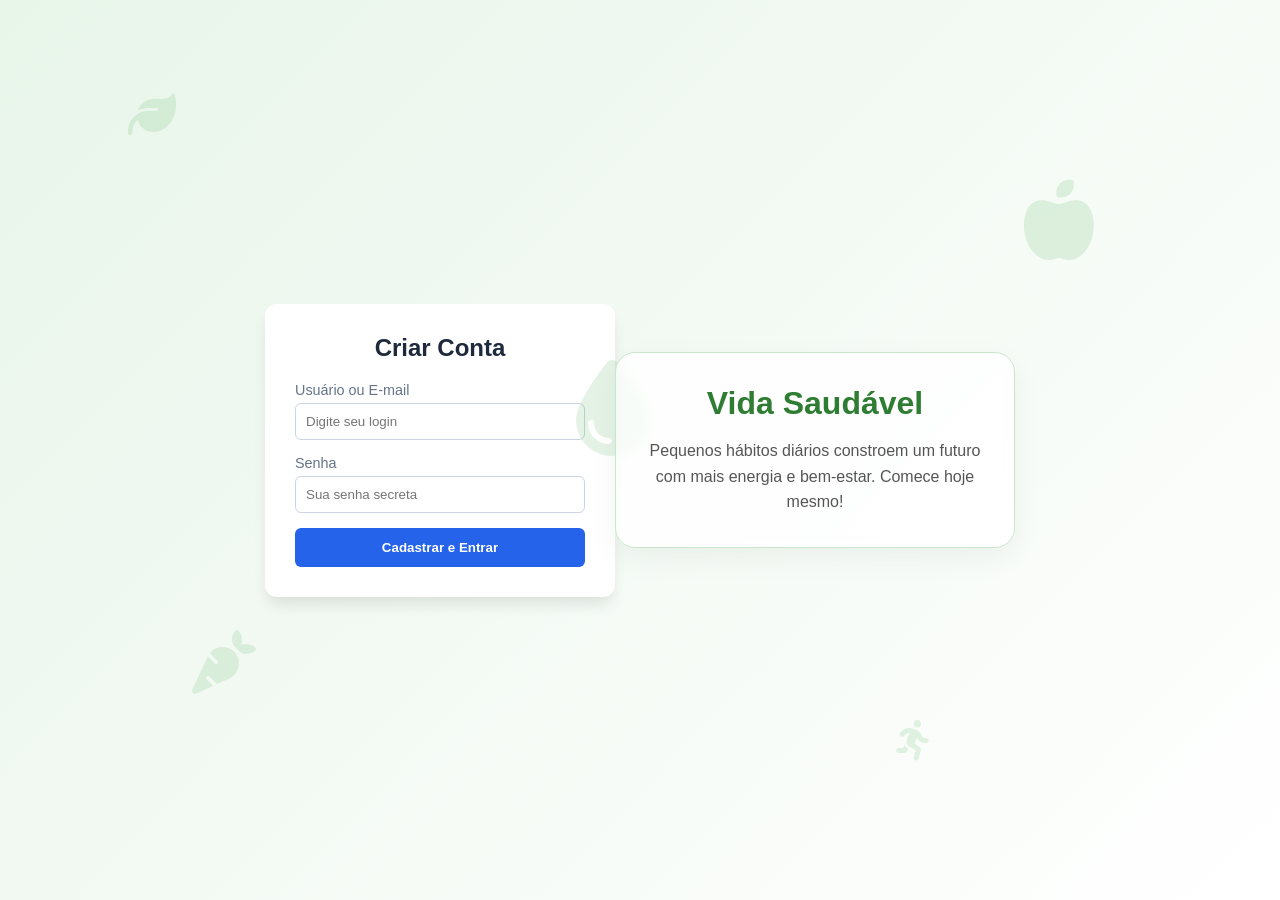
==== index.html @ 3924b47f "Update index.html" ====
<!DOCTYPE html>
<html lang="pt-br">
<head>
    <meta charset="UTF-8">
    <meta name="viewport" content="width=device-width, initial-scale=1.0">
    <title>Cadastro - Sistema de Livros</title>
    <style>
        :root {
            --primary: #2563eb;
            --success: #16a34a;
            --bg: #f8fafc;
        }

        body {
            font-family: 'Segoe UI', Tahoma, Geneva, Verdana, sans-serif;
            background-color: var(--bg);
            display: flex;
            justify-content: center;
            align-items: center;
            height: 100vh;
            margin: 0;
        }

        .card {
            background: white;
            padding: 30px;
            border-radius: 12px;
            box-shadow: 0 10px 15px -3px rgba(0, 0, 0, 0.1);
            width: 100%;
            max-width: 350px;
        }

        h2 { text-align: center; color: #1e293b; margin-bottom: 20px; }

        .input-group { margin-bottom: 15px; }

        label { display: block; margin-bottom: 5px; font-size: 0.9rem; color: #64748b; }

        input {
            width: 100%;
            padding: 10px;
            border: 1px solid #cbd5e1;
            border-radius: 6px;
            box-sizing: border-box;
        }

        button {
            width: 100%;
            padding: 12px;
            background-color: var(--primary);
            color: white;
            border: none;
            border-radius: 6px;
            cursor: pointer;
            font-weight: bold;
            transition: 0.2s;
        }

        button:hover { background-color: #1d4ed8; }

        #mensagem {
            display: none;
            text-align: center;
            margin-top: 15px;
            color: var(--success);
            font-size: 0.85rem;
        }
    </style>
</head>
<body>

<div class="card">
    <h2>Criar Conta</h2>
    <form id="registroForm">
        <div class="input-group">
            <label>Usuário ou E-mail</label>
            <input type="text" id="user" required placeholder="Digite seu login">
        </div>
        <div class="input-group">
            <label>Senha</label>
            <input type="password" id="pass" required placeholder="Sua senha secreta">
        </div>
        <button type="submit" id="btnEntrar">Cadastrar e Entrar</button>
    </form>
    <p id="mensagem">Cadastro realizado! Redirecionando...</p>
</div>

<script>
    const form = document.getElementById('registroForm');
    const msg = document.getElementById('mensagem');
    const btn = document.getElementById('btnEntrar');

    form.addEventListener('submit', function(e) {
        e.preventDefault(); // Impede o recarregamento imediato

        // Captura os dados
        const usuario = document.getElementById('user').value;
        const senha = document.getElementById('pass').value;
        const idUsuario = Math.floor(Math.random() * 5000) + 1; // Gera ID aleatório

        // Cria o objeto do cliente
        const novoCliente = {
            id: idUsuario,
            login: usuario,
            senha: senha
        };

        // Salva no LocalStorage (memória do navegador)
        let lista = JSON.parse(localStorage.getItem('clientes')) || [];
        lista.push(novoCliente);
        localStorage.setItem('clientes', JSON.stringify(lista));

        // Feedback visual
        btn.innerText = "Processando...";
        btn.style.opacity = "0.7";
        msg.style.display = "block";

        // Redireciona após 1.5 segundos
        setTimeout(() => {
            window.location.href = "livros20.html";
        }, 1500);
    });
</script>

</body>
</html>


<!DOCTYPE html>
<html lang="pt-br">
<head>
    <meta charset="UTF-8">
    <meta name="viewport" content="width=device-width, initial-scale=1.0">
    <title>Plano de Fundo Saudável</title>
    <link rel="stylesheet" href="https://cdnjs.cloudflare.com/ajax/libs/font-awesome/6.4.0/css/all.min.css">
    <style>
        * {
            margin: 0;
            padding: 0;
            box-sizing: border-box;
        }

        body {
            font-family: 'Segoe UI', Tahoma, Geneva, Verdana, sans-serif;
            /* Gradiente suave que remete à natureza e saúde */
            background: linear-gradient(135deg, #e8f5e9 0%, #ffffff 100%);
            height: 100vh;
            overflow: hidden;
            display: flex;
            align-items: center;
            justify-content: center;
            position: relative;
        }

        /* Elementos flutuantes de fundo */
        .background-icons {
            position: absolute;
            width: 100%;
            height: 100%;
            top: 0;
            left: 0;
            z-index: 0;
            pointer-events: none;
        }

        .icon {
            position: absolute;
            color: rgba(76, 175, 80, 0.15); /* Verde translúcido */
            animation: float 15s infinite linear;
        }

        /* Posicionamento aleatório dos ícones */
        .icon:nth-child(1) { top: 10%; left: 10%; font-size: 3rem; }
        .icon:nth-child(2) { top: 20%; left: 80%; font-size: 5rem; animation-duration: 20s; }
        .icon:nth-child(3) { top: 70%; left: 15%; font-size: 4rem; animation-duration: 18s; }
        .icon:nth-child(4) { top: 80%; left: 70%; font-size: 2.5rem; animation-duration: 25s; }
        .icon:nth-child(5) { top: 40%; left: 45%; font-size: 6rem; animation-duration: 30s; }

        @keyframes float {
            0% { transform: translateY(0) rotate(0deg); }
            50% { transform: translateY(-20px) rotate(10deg); }
            100% { transform: translateY(0) rotate(0deg); }
        }

        /* Cartão de conteúdo central */
        .content {
            position: relative;
            z-index: 1;
            background: rgba(300, 255, 255, 0.8);
            padding: 2rem;
            border-radius: 20px;
            box-shadow: 0 10px 30px rgba(0,0,0,0.05);
            text-align: center;
            backdrop-filter: blur(5px);
            border: 1px solid #c8e6c9;
            max-width: 400px;
        }

        h1 {
            color: #2e7d32;
            margin-bottom: 1rem;
        }

        p {
            color: #555;
            line-height: 1.6;
        }
    </style>
</head>
<body>

    <div class="background-icons">
        <i class="fas fa-leaf icon"></i>
        <i class="fas fa-apple-whole icon"></i>
        <i class="fas fa-carrot icon"></i>
        <i class="fas fa-person-running icon"></i>
        <i class="fas fa-droplet icon"></i>
    </div>

    <div class="content">
        <h1>Vida Saudável</h1>
        <p>Pequenos hábitos diários constroem um futuro com mais energia e bem-estar. Comece hoje mesmo!</p>
    </div>

</body>
</html>
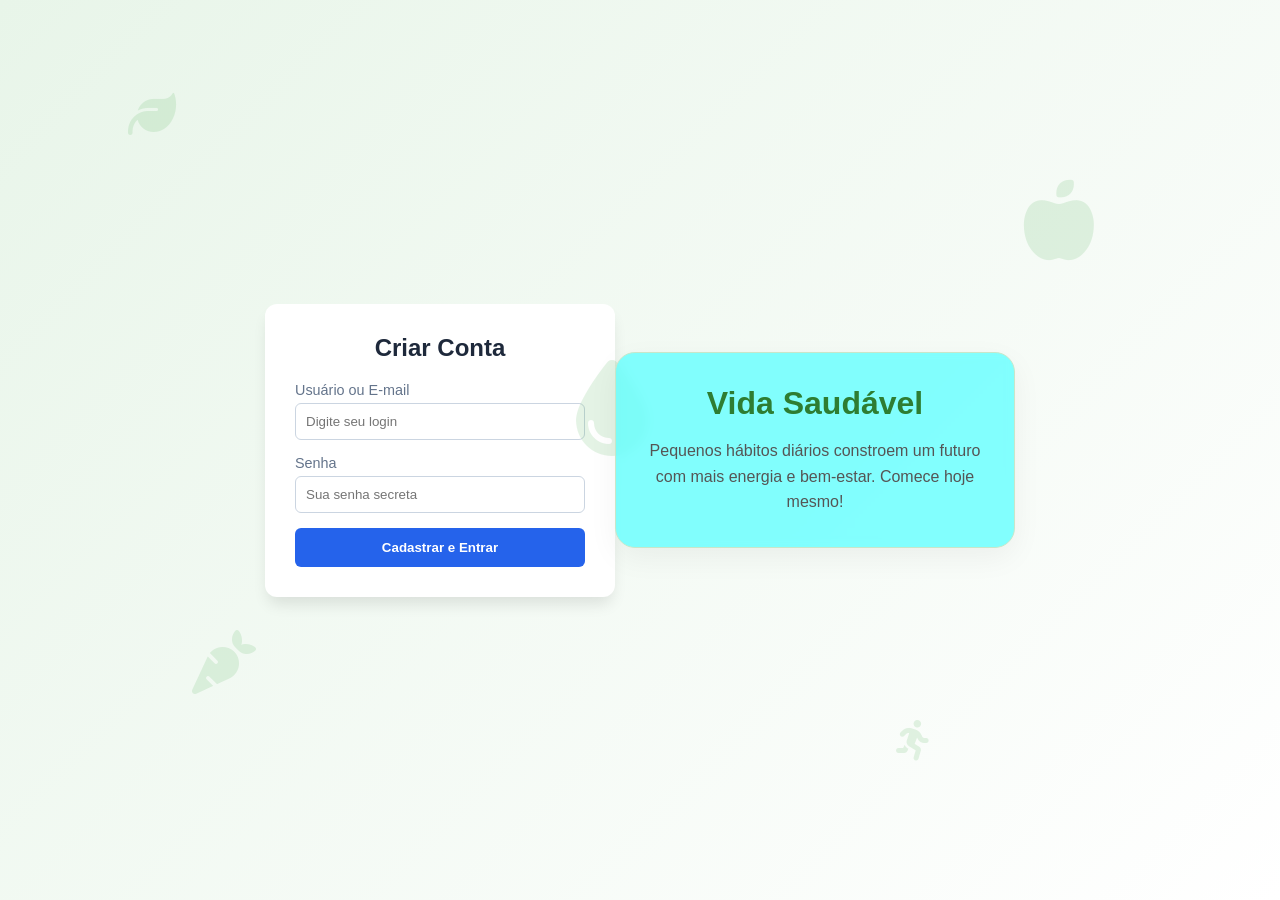
==== commit fcac7033: "Update index.html" ====
--- a/index.html
+++ b/index.html
@@ -186,7 +186,7 @@
         .content {
             position: relative;
             z-index: 1;
-            background: rgba(300, 255, 255, 0.8);
+            background: rgba(100, 255, 255, 0.8);
             padding: 2rem;
             border-radius: 20px;
             box-shadow: 0 10px 30px rgba(0,0,0,0.05);
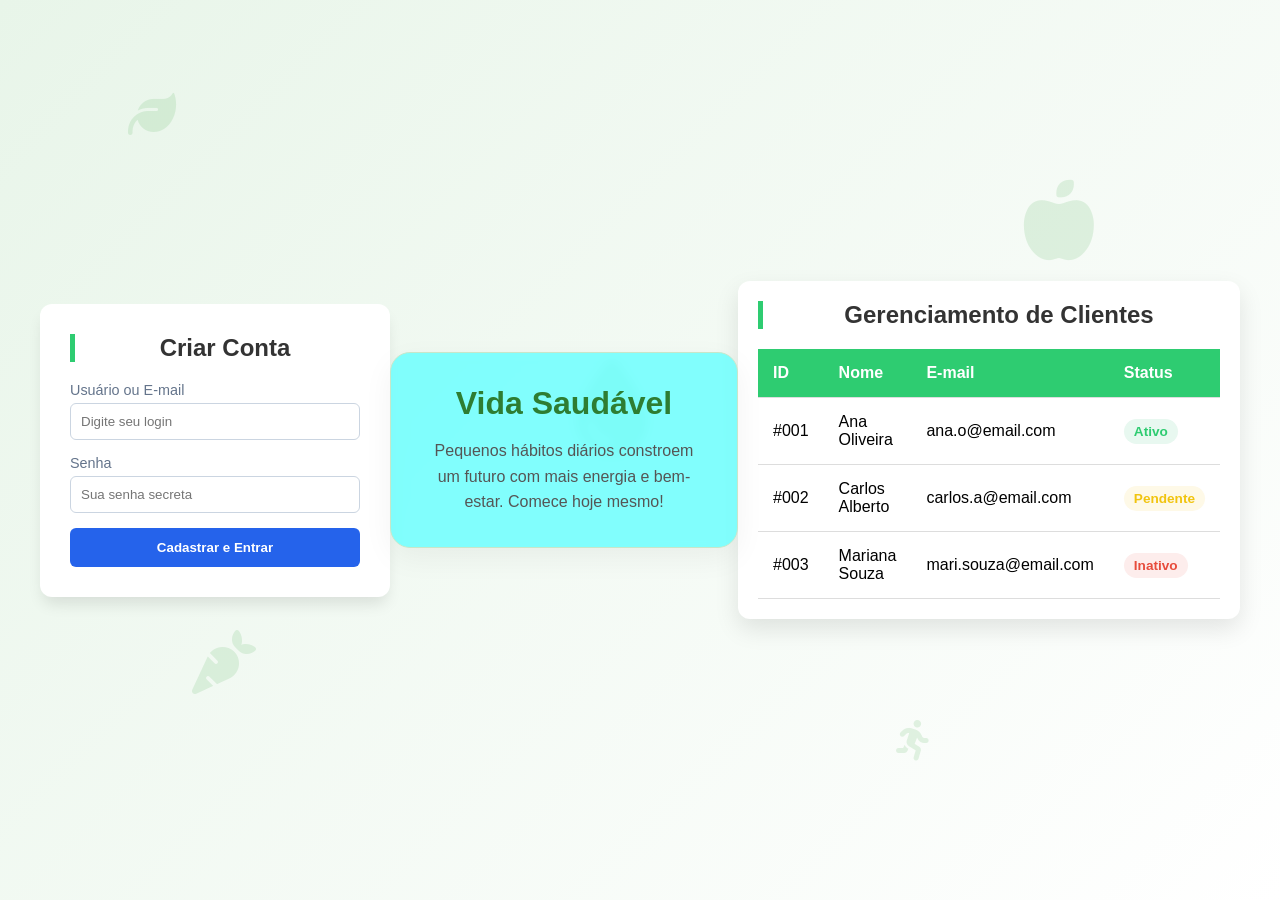
==== commit ecad868d: "Update index.html" ====
--- a/index.html
+++ b/index.html
@@ -226,4 +226,126 @@
 </html>
 
 
-
+<!DOCTYPE html>
+<html lang="pt-br">
+<head>
+    <meta charset="UTF-8">
+    <meta name="viewport" content="width=device-width, initial-scale=1.0">
+    <title>Lista de Clientes</title>
+    <style>
+        /* Configurações Gerais */
+        body {
+            font-family: 'Segoe UI', Tahoma, Geneva, Verdana, sans-serif;
+            background-color: #f4f7f6;
+            display: flex;
+            justify-content: center;
+            padding: 40px;
+        }
+
+        .container {
+            width: 100%;
+            max-width: 900px;
+            background: white;
+            padding: 20px;
+            border-radius: 12px;
+            box-shadow: 0 10px 25px rgba(0,0,0,0.1);
+        }
+
+        h2 {
+            color: #333;
+            margin-bottom: 20px;
+            border-left: 5px solid #2ecc71;
+            padding-left: 15px;
+        }
+
+        /* Estilização da Tabela */
+        table {
+            width: 100%;
+            border-collapse: collapse;
+            margin-top: 10px;
+        }
+
+        thead {
+            background-color: #2ecc71;
+            color: white;
+        }
+
+        th, td {
+            text-align: left;
+            padding: 15px;
+            border-bottom: 1px solid #ddd;
+        }
+
+        tr:hover {
+            background-color: #f9f9f9;
+            transition: 0.3s;
+        }
+
+        /* Badges de Status */
+        .status {
+            padding: 5px 10px;
+            border-radius: 20px;
+            font-size: 0.85em;
+            font-weight: bold;
+        }
+
+        .ativo { background: #e8f8f0; color: #2ecc71; }
+        .pendente { background: #fef9e7; color: #f1c40f; }
+        .inativo { background: #fdedec; color: #e74c3c; }
+
+        /* Responsividade para Celulares */
+        @media (max-width: 600px) {
+            table, thead, tbody, th, td, tr {
+                display: block;
+            }
+            thead { display: none; }
+            tr { margin-bottom: 15px; border: 1px solid #ddd; border-radius: 8px; }
+            td { text-align: right; position: relative; padding-left: 50%; }
+            td::before {
+                content: attr(data-label);
+                position: absolute;
+                left: 15px;
+                font-weight: bold;
+                color: #777;
+            }
+        }
+    </style>
+</head>
+<body>
+
+<div class="container">
+    <h2>Gerenciamento de Clientes</h2>
+    <table>
+        <thead>
+            <tr>
+                <th>ID</th>
+                <th>Nome</th>
+                <th>E-mail</th>
+                <th>Status</th>
+            </tr>
+        </thead>
+        <tbody>
+            <tr>
+                <td data-label="ID">#001</td>
+                <td data-label="Nome">Ana Oliveira</td>
+                <td data-label="E-mail">ana.o@email.com</td>
+                <td data-label="Status"><span class="status ativo">Ativo</span></td>
+            </tr>
+            <tr>
+                <td data-label="ID">#002</td>
+                <td data-label="Nome">Carlos Alberto</td>
+                <td data-label="E-mail">carlos.a@email.com</td>
+                <td data-label="Status"><span class="status pendente">Pendente</span></td>
+            </tr>
+            <tr>
+                <td data-label="ID">#003</td>
+                <td data-label="Nome">Mariana Souza</td>
+                <td data-label="E-mail">mari.souza@email.com</td>
+                <td data-label="Status"><span class="status inativo">Inativo</span></td>
+            </tr>
+        </tbody>
+    </table>
+</div>
+
+</body>
+</html>
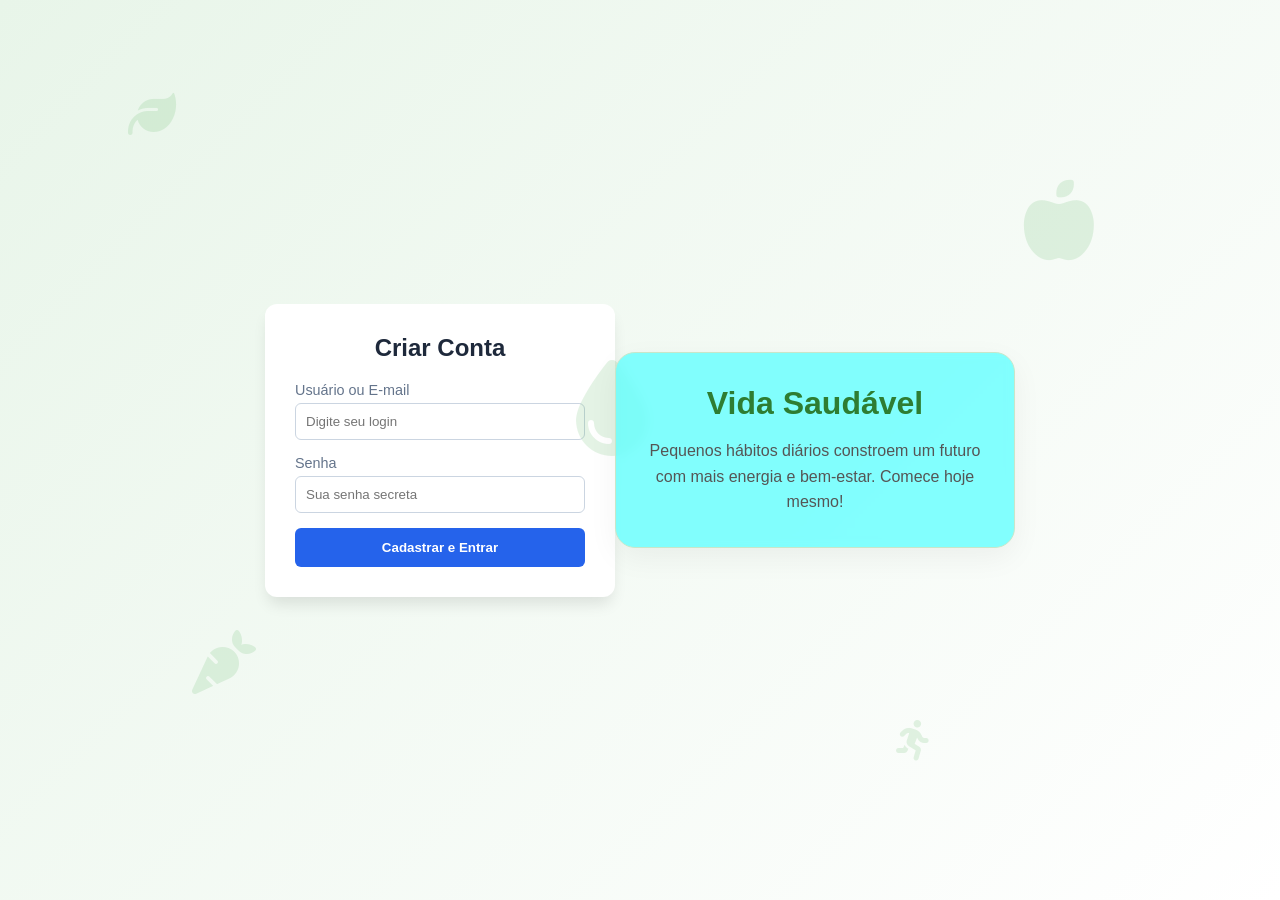
==== commit 226731d1: "Update index.html" ====
--- a/index.html
+++ b/index.html
@@ -226,126 +226,3 @@
 </html>
 
 
-<!DOCTYPE html>
-<html lang="pt-br">
-<head>
-    <meta charset="UTF-8">
-    <meta name="viewport" content="width=device-width, initial-scale=1.0">
-    <title>Lista de Clientes</title>
-    <style>
-        /* Configurações Gerais */
-        body {
-            font-family: 'Segoe UI', Tahoma, Geneva, Verdana, sans-serif;
-            background-color: #f4f7f6;
-            display: flex;
-            justify-content: center;
-            padding: 40px;
-        }
-
-        .container {
-            width: 100%;
-            max-width: 900px;
-            background: white;
-            padding: 20px;
-            border-radius: 12px;
-            box-shadow: 0 10px 25px rgba(0,0,0,0.1);
-        }
-
-        h2 {
-            color: #333;
-            margin-bottom: 20px;
-            border-left: 5px solid #2ecc71;
-            padding-left: 15px;
-        }
-
-        /* Estilização da Tabela */
-        table {
-            width: 100%;
-            border-collapse: collapse;
-            margin-top: 10px;
-        }
-
-        thead {
-            background-color: #2ecc71;
-            color: white;
-        }
-
-        th, td {
-            text-align: left;
-            padding: 15px;
-            border-bottom: 1px solid #ddd;
-        }
-
-        tr:hover {
-            background-color: #f9f9f9;
-            transition: 0.3s;
-        }
-
-        /* Badges de Status */
-        .status {
-            padding: 5px 10px;
-            border-radius: 20px;
-            font-size: 0.85em;
-            font-weight: bold;
-        }
-
-        .ativo { background: #e8f8f0; color: #2ecc71; }
-        .pendente { background: #fef9e7; color: #f1c40f; }
-        .inativo { background: #fdedec; color: #e74c3c; }
-
-        /* Responsividade para Celulares */
-        @media (max-width: 600px) {
-            table, thead, tbody, th, td, tr {
-                display: block;
-            }
-            thead { display: none; }
-            tr { margin-bottom: 15px; border: 1px solid #ddd; border-radius: 8px; }
-            td { text-align: right; position: relative; padding-left: 50%; }
-            td::before {
-                content: attr(data-label);
-                position: absolute;
-                left: 15px;
-                font-weight: bold;
-                color: #777;
-            }
-        }
-    </style>
-</head>
-<body>
-
-<div class="container">
-    <h2>Gerenciamento de Clientes</h2>
-    <table>
-        <thead>
-            <tr>
-                <th>ID</th>
-                <th>Nome</th>
-                <th>E-mail</th>
-                <th>Status</th>
-            </tr>
-        </thead>
-        <tbody>
-            <tr>
-                <td data-label="ID">#001</td>
-                <td data-label="Nome">Ana Oliveira</td>
-                <td data-label="E-mail">ana.o@email.com</td>
-                <td data-label="Status"><span class="status ativo">Ativo</span></td>
-            </tr>
-            <tr>
-                <td data-label="ID">#002</td>
-                <td data-label="Nome">Carlos Alberto</td>
-                <td data-label="E-mail">carlos.a@email.com</td>
-                <td data-label="Status"><span class="status pendente">Pendente</span></td>
-            </tr>
-            <tr>
-                <td data-label="ID">#003</td>
-                <td data-label="Nome">Mariana Souza</td>
-                <td data-label="E-mail">mari.souza@email.com</td>
-                <td data-label="Status"><span class="status inativo">Inativo</span></td>
-            </tr>
-        </tbody>
-    </table>
-</div>
-
-</body>
-</html>
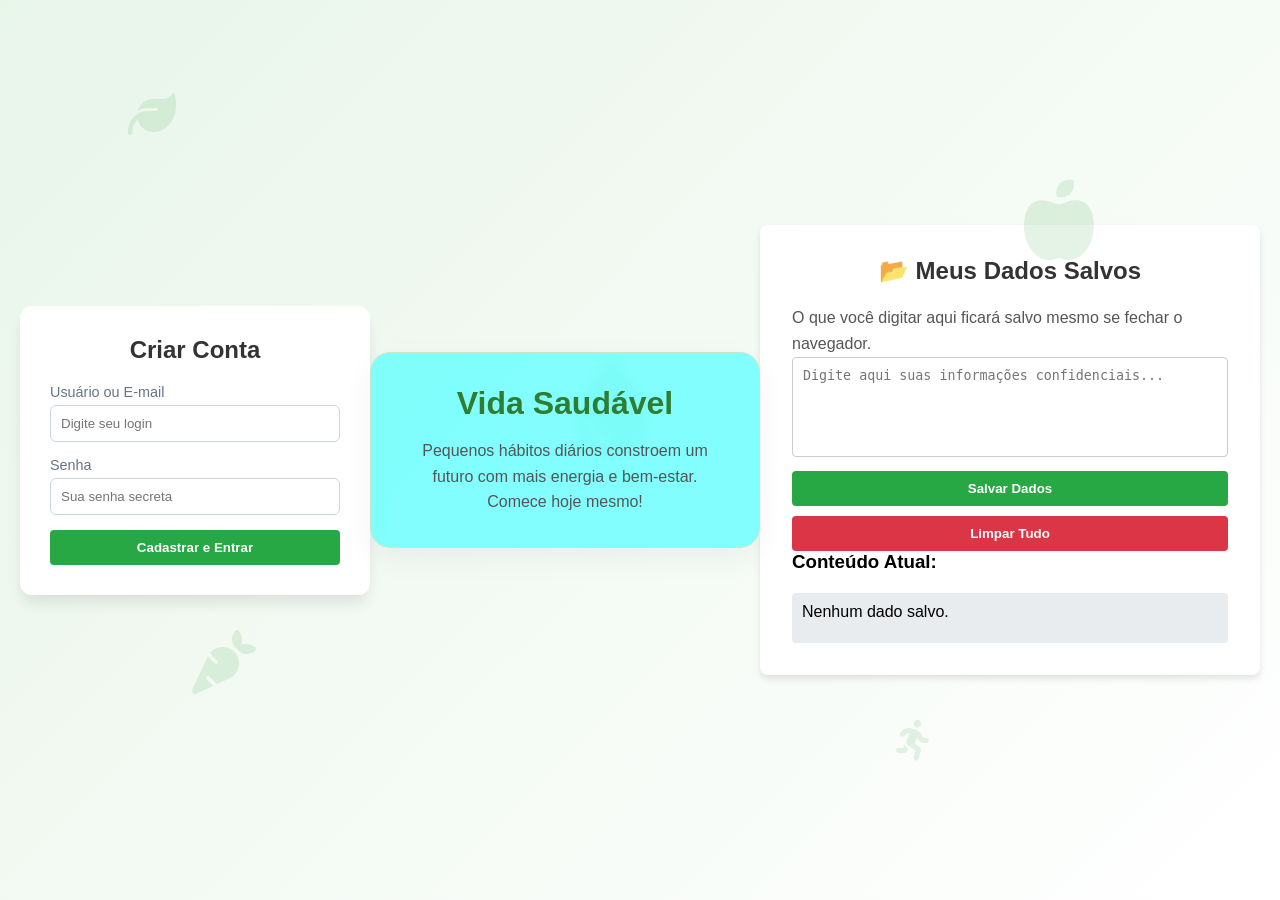
==== commit 6ce5c3bc: "Update index.html" ====
--- a/index.html
+++ b/index.html
@@ -225,4 +225,69 @@
 </body>
 </html>
 
-
+<!DOCTYPE html>
+<html lang="pt-br">
+<head>
+    <meta charset="UTF-8">
+    <meta name="viewport" content="width=device-width, initial-scale=1.0">
+    <title>Meu Depósito de Dados</title>
+    <style>
+        body { font-family: sans-serif; background-color: #f4f4f9; display: flex; justify-content: center; padding: 20px; }
+        .container { background: white; padding: 2rem; border-radius: 8px; box-shadow: 0 4px 6px rgba(0,0,0,0.1); width: 100%; max-width: 500px; }
+        h2 { color: #333; }
+        textarea { width: 100%; height: 100px; margin-bottom: 10px; padding: 10px; border: 1px solid #ccc; border-radius: 4px; resize: none; }
+        button { background-color: #28a745; color: white; border: none; padding: 10px 15px; border-radius: 4px; cursor: pointer; font-weight: bold; }
+        button:hover { background-color: #218838; }
+        .data-display { margin-top: 20px; padding: 10px; background: #e9ecef; border-radius: 4px; min-height: 50px; white-space: pre-wrap; }
+        .logout { background-color: #dc3545; margin-top: 10px; }
+    </style>
+</head>
+<body>
+
+<div class="container">
+    <h2>📂 Meus Dados Salvos</h2>
+    <p>O que você digitar aqui ficará salvo mesmo se fechar o navegador.</p>
+    
+    <textarea id="userInput" placeholder="Digite aqui suas informações confidenciais..."></textarea>
+    <br>
+    <button onclick="saveData()">Salvar Dados</button>
+    <button class="logout" onclick="clearData()">Limpar Tudo</button>
+
+    <h3>Conteúdo Atual:</h3>
+    <div id="displayArea" class="data-display">Nenhum dado salvo.</div>
+</div>
+
+<script>
+    // Referências aos elementos
+    const inputField = document.getElementById('userInput');
+    const displayArea = document.getElementById('displayArea');
+
+    // Função para carregar dados ao abrir a página
+    window.onload = () => {
+        const savedData = localStorage.getItem('user_secure_data');
+        if (savedData) {
+            displayArea.innerText = savedData;
+            inputField.value = savedData;
+        }
+    };
+
+    // Função para salvar os dados
+    function saveData() {
+        const data = inputField.value;
+        localStorage.setItem('user_secure_data', data);
+        displayArea.innerText = data;
+        alert("Dados salvos com sucesso!");
+    }
+
+    // Função para limpar (Logout simulado)
+    function clearData() {
+        if(confirm("Tem certeza que deseja apagar tudo?")) {
+            localStorage.removeItem('user_secure_data');
+            inputField.value = "";
+            displayArea.innerText = "Nenhum dado salvo.";
+        }
+    }
+</script>
+
+</body>
+</html>
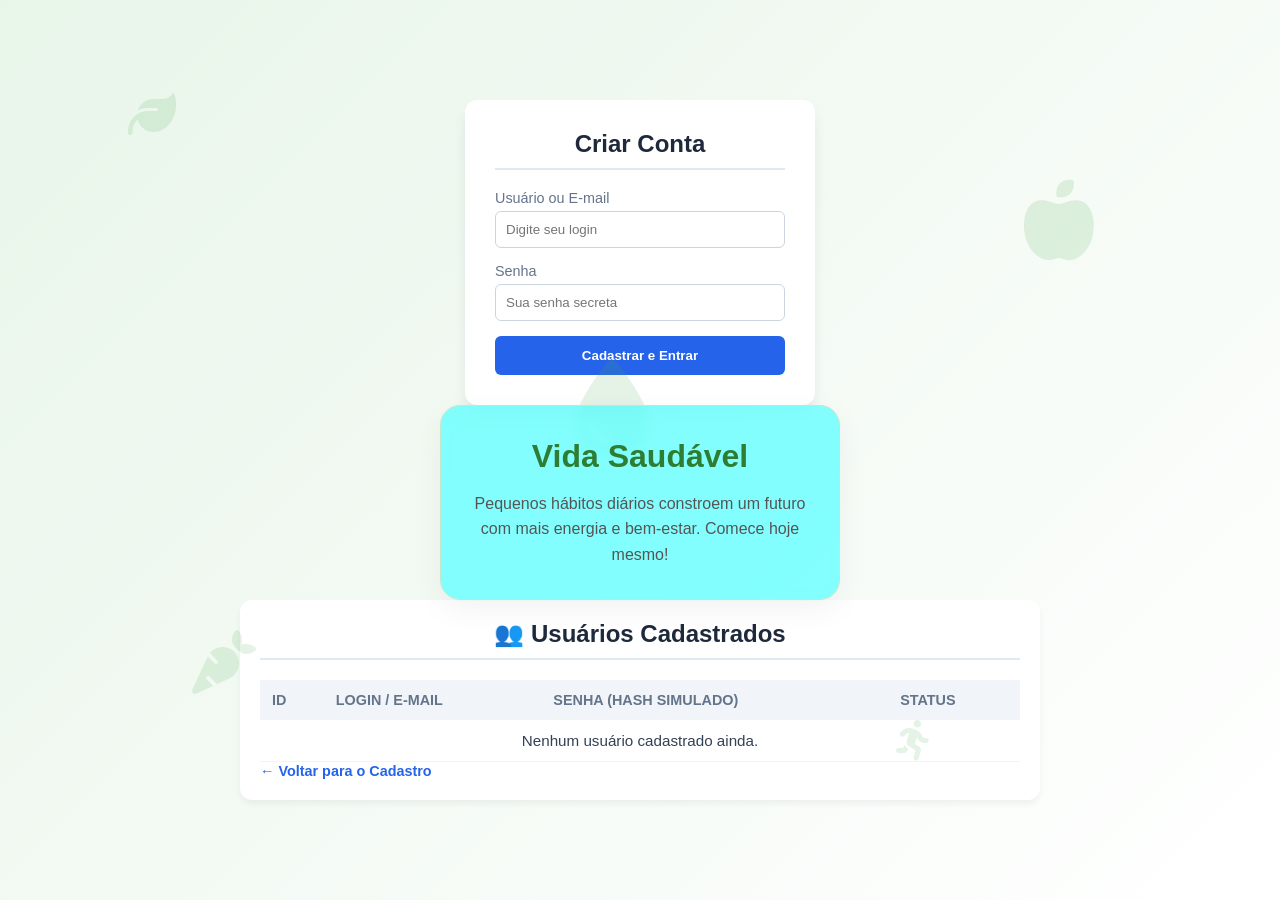
==== commit f7d6792c: "Update index.html" ====
--- a/index.html
+++ b/index.html
@@ -225,68 +225,139 @@
 </body>
 </html>
 
+
+
+
+
+
+
 <!DOCTYPE html>
 <html lang="pt-br">
 <head>
     <meta charset="UTF-8">
     <meta name="viewport" content="width=device-width, initial-scale=1.0">
-    <title>Meu Depósito de Dados</title>
+    <title>Painel de Controle - Usuários</title>
     <style>
-        body { font-family: sans-serif; background-color: #f4f4f9; display: flex; justify-content: center; padding: 20px; }
-        .container { background: white; padding: 2rem; border-radius: 8px; box-shadow: 0 4px 6px rgba(0,0,0,0.1); width: 100%; max-width: 500px; }
-        h2 { color: #333; }
-        textarea { width: 100%; height: 100px; margin-bottom: 10px; padding: 10px; border: 1px solid #ccc; border-radius: 4px; resize: none; }
-        button { background-color: #28a745; color: white; border: none; padding: 10px 15px; border-radius: 4px; cursor: pointer; font-weight: bold; }
-        button:hover { background-color: #218838; }
-        .data-display { margin-top: 20px; padding: 10px; background: #e9ecef; border-radius: 4px; min-height: 50px; white-space: pre-wrap; }
-        .logout { background-color: #dc3545; margin-top: 10px; }
+        :root {
+            --primary: #2563eb;
+            --bg: #f8fafc;
+            --text: #1e293b;
+        }
+
+        body {
+            font-family: 'Segoe UI', sans-serif;
+            background-color: var(--bg);
+            margin: 0;
+            padding: 40px;
+            display: flex;
+            flex-direction: column;
+            align-items: center;
+        }
+
+        .container {
+            width: 100%;
+            max-width: 800px;
+            background: white;
+            padding: 20px;
+            border-radius: 12px;
+            box-shadow: 0 4px 6px rgba(0, 0, 0, 0.05);
+        }
+
+        h2 { color: var(--text); border-bottom: 2px solid #e2e8f0; padding-bottom: 10px; }
+
+        table {
+            width: 100%;
+            border-collapse: collapse;
+            margin-top: 20px;
+        }
+
+        th {
+            background-color: #f1f5f9;
+            color: #64748b;
+            text-align: left;
+            padding: 12px;
+            font-size: 0.9rem;
+            text-transform: uppercase;
+        }
+
+        td {
+            padding: 12px;
+            border-bottom: 1px solid #f1f5f9;
+            color: #334155;
+            font-size: 0.95rem;
+        }
+
+        tr:hover { background-color: #f8fafc; }
+
+        .badge {
+            background: #dcfce7;
+            color: #166534;
+            padding: 4px 8px;
+            border-radius: 4px;
+            font-size: 0.8rem;
+            font-weight: bold;
+        }
+
+        .btn-voltar {
+            margin-top: 20px;
+            text-decoration: none;
+            color: var(--primary);
+            font-weight: bold;
+            font-size: 0.9rem;
+        }
     </style>
 </head>
 <body>
 
 <div class="container">
-    <h2>📂 Meus Dados Salvos</h2>
-    <p>O que você digitar aqui ficará salvo mesmo se fechar o navegador.</p>
+    <h2>👥 Usuários Cadastrados</h2>
     
-    <textarea id="userInput" placeholder="Digite aqui suas informações confidenciais..."></textarea>
-    <br>
-    <button onclick="saveData()">Salvar Dados</button>
-    <button class="logout" onclick="clearData()">Limpar Tudo</button>
-
-    <h3>Conteúdo Atual:</h3>
-    <div id="displayArea" class="data-display">Nenhum dado salvo.</div>
+    <table id="tabelaUsuarios">
+        <thead>
+            <tr>
+                <th>ID</th>
+                <th>Login / E-mail</th>
+                <th>Senha (Hash Simulado)</th>
+                <th>Status</th>
+            </tr>
+        </thead>
+        <tbody id="corpoTabela">
+            </tbody>
+    </table>
+
+    <a href="index.html" class="btn-voltar">← Voltar para o Cadastro</a>
 </div>
 
 <script>
-    // Referências aos elementos
-    const inputField = document.getElementById('userInput');
-    const displayArea = document.getElementById('displayArea');
-
-    // Função para carregar dados ao abrir a página
-    window.onload = () => {
-        const savedData = localStorage.getItem('user_secure_data');
-        if (savedData) {
-            displayArea.innerText = savedData;
-            inputField.value = savedData;
-        }
-    };
-
-    // Função para salvar os dados
-    function saveData() {
-        const data = inputField.value;
-        localStorage.setItem('user_secure_data', data);
-        displayArea.innerText = data;
-        alert("Dados salvos com sucesso!");
+    function carregarUsuarios() {
+        const corpoTabela = document.getElementById('corpoTabela');
+        // Busca a lista no LocalStorage
+        const lista = JSON.parse(localStorage.getItem('clientes')) || [];
+
+        if (lista.length === 0) {
+            corpoTabela.innerHTML = `<tr><td colspan="4" style="text-align:center">Nenhum usuário cadastrado ainda.</td></tr>`;
+            return;
+        }
+
+        // Limpa a tabela antes de renderizar
+        corpoTabela.innerHTML = "";
+
+        // Preenche a tabela com cada usuário da lista
+        lista.forEach(cliente => {
+            const linha = `
+                <tr>
+                    <td>#${cliente.id}</td>
+                    <td><strong>${cliente.login}</strong></td>
+                    <td><code>${cliente.senha.replace(/./g, '*')}</code> (Protegida)</td>
+                    <td><span class="badge">Ativo</span></td>
+                </tr>
+            `;
+            corpoTabela.innerHTML += linha;
+        });
     }
 
-    // Função para limpar (Logout simulado)
-    function clearData() {
-        if(confirm("Tem certeza que deseja apagar tudo?")) {
-            localStorage.removeItem('user_secure_data');
-            inputField.value = "";
-            displayArea.innerText = "Nenhum dado salvo.";
-        }
-    }
+    // Executa a função ao carregar a página
+    window.onload = carregarUsuarios;
 </script>
 
 </body>
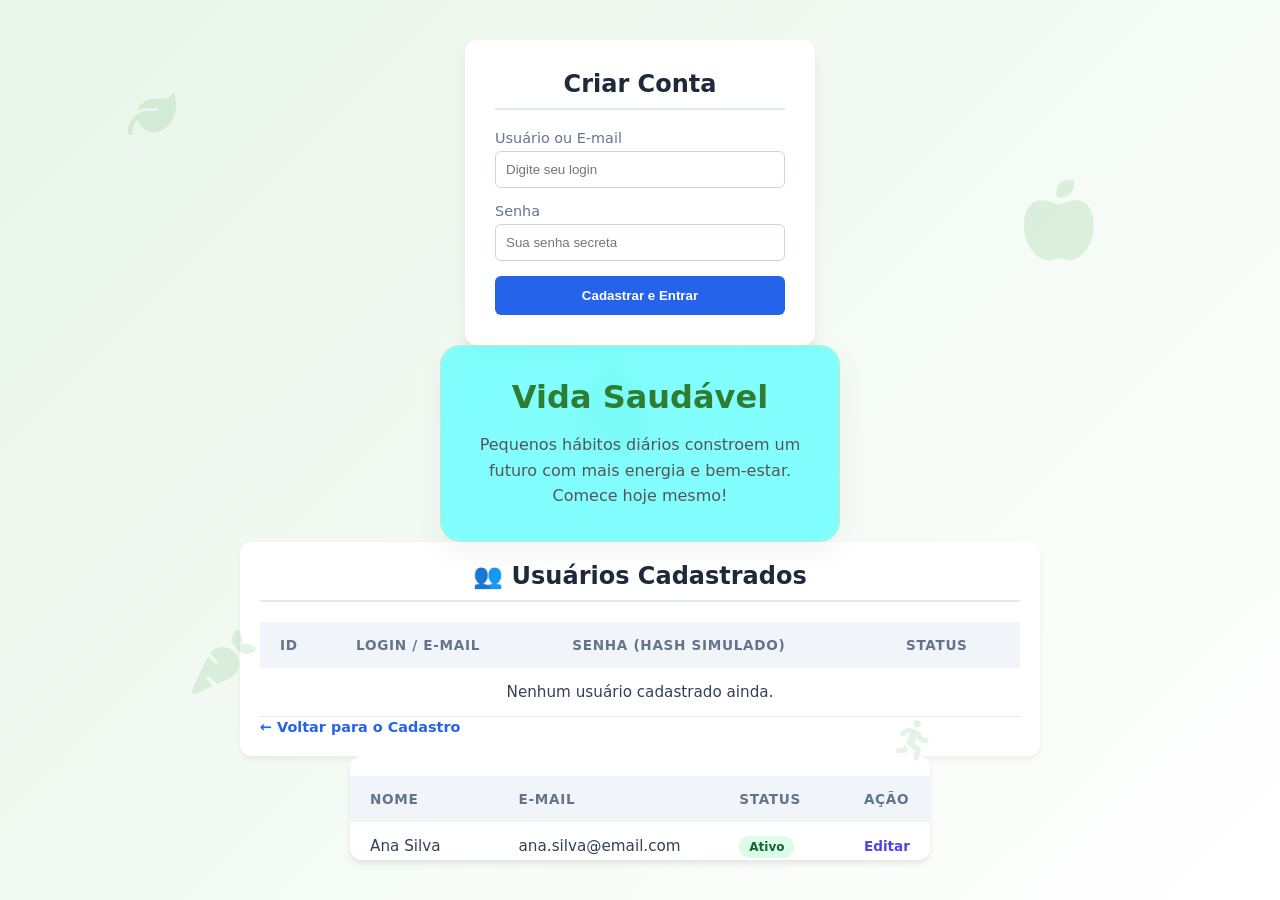
==== commit 4df4d9fb: "Update index.html" ====
--- a/index.html
+++ b/index.html
@@ -362,3 +362,132 @@
 
 </body>
 </html>
+
+
+
+<!DOCTYPE html>
+<html lang="pt-br">
+<head>
+    <meta charset="UTF-8">
+    <meta name="viewport" content="width=device-width, initial-scale=1.0">
+    <title>Painel de Usuários</title>
+    <style>
+        body {
+            font-family: 'Inter', system-ui, -apple-system, sans-serif;
+            background-color: #f8fafc;
+            padding: 40px 20px;
+            color: #1e293b;
+        }
+
+        .table-container {
+            max-width: 900px;
+            margin: 0 auto;
+            background: white;
+            border-radius: 12px;
+            box-shadow: 0 4px 6px -1px rgba(0, 0, 0, 0.1);
+            overflow: hidden; /* Garante que o border-radius funcione nas pontas */
+        }
+
+        table {
+            width: 100%;
+            border-collapse: collapse; /* Remove espaços entre as bordas */
+            text-align: left;
+        }
+
+        /* Cabeçalho */
+        thead {
+            background-color: #4f46e5;
+            color: white;
+        }
+
+        th {
+            padding: 15px 20px;
+            font-weight: 600;
+            text-transform: uppercase;
+            font-size: 0.85rem;
+            letter-spacing: 0.05em;
+        }
+
+        /* Linhas e Células */
+        td {
+            padding: 15px 20px;
+            border-bottom: 1px solid #e2e8f0;
+            font-size: 0.95rem;
+        }
+
+        /* Efeito Zebra */
+        tbody tr:nth-child(even) {
+            background-color: #f1f5f9;
+        }
+
+        /* Efeito Hover */
+        tbody tr:hover {
+            background-color: #e0e7ff;
+            transition: background 0.2s;
+        }
+
+        /* Estilo para as "Badges" de Status */
+        .status {
+            padding: 4px 10px;
+            border-radius: 20px;
+            font-size: 0.75rem;
+            font-weight: bold;
+        }
+
+        .status-active { background: #dcfce7; color: #166534; }
+        .status-pending { background: #fef9c3; color: #854d0e; }
+
+        /* Botão de Ação */
+        .btn-edit {
+            color: #4f46e5;
+            text-decoration: none;
+            font-weight: 600;
+            font-size: 0.85rem;
+        }
+
+        .btn-edit:hover { text-decoration: underline; }
+    </style>
+</head>
+<body>
+
+    <div class="table-container">
+        <table>
+            <thead>
+                <tr>
+                    <th>Nome</th>
+                    <th>E-mail</th>
+                    <th>Status</th>
+                    <th>Ação</th>
+                </tr>
+            </thead>
+            <tbody>
+                <tr>
+                    <td>Ana Silva</td>
+                    <td>ana.silva@email.com</td>
+                    <td><span class="status status-active">Ativo</span></td>
+                    <td><a href="#" class="btn-edit">Editar</a></td>
+                </tr>
+                <tr>
+                    <td>Bruno Oliveira</td>
+                    <td>bruno.o@email.com</td>
+                    <td><span class="status status-active">Ativo</span></td>
+                    <td><a href="#" class="btn-edit">Editar</a></td>
+                </tr>
+                <tr>
+                    <td>Carla Souza</td>
+                    <td>carla.souza@email.com</td>
+                    <td><span class="status status-pending">Pendente</span></td>
+                    <td><a href="#" class="btn-edit">Editar</a></td>
+                </tr>
+                <tr>
+                    <td>Diego Santos</td>
+                    <td>diego.s@email.com</td>
+                    <td><span class="status status-active">Ativo</span></td>
+                    <td><a href="#" class="btn-edit">Editar</a></td>
+                </tr>
+            </tbody>
+        </table>
+    </div>
+
+</body>
+</html>
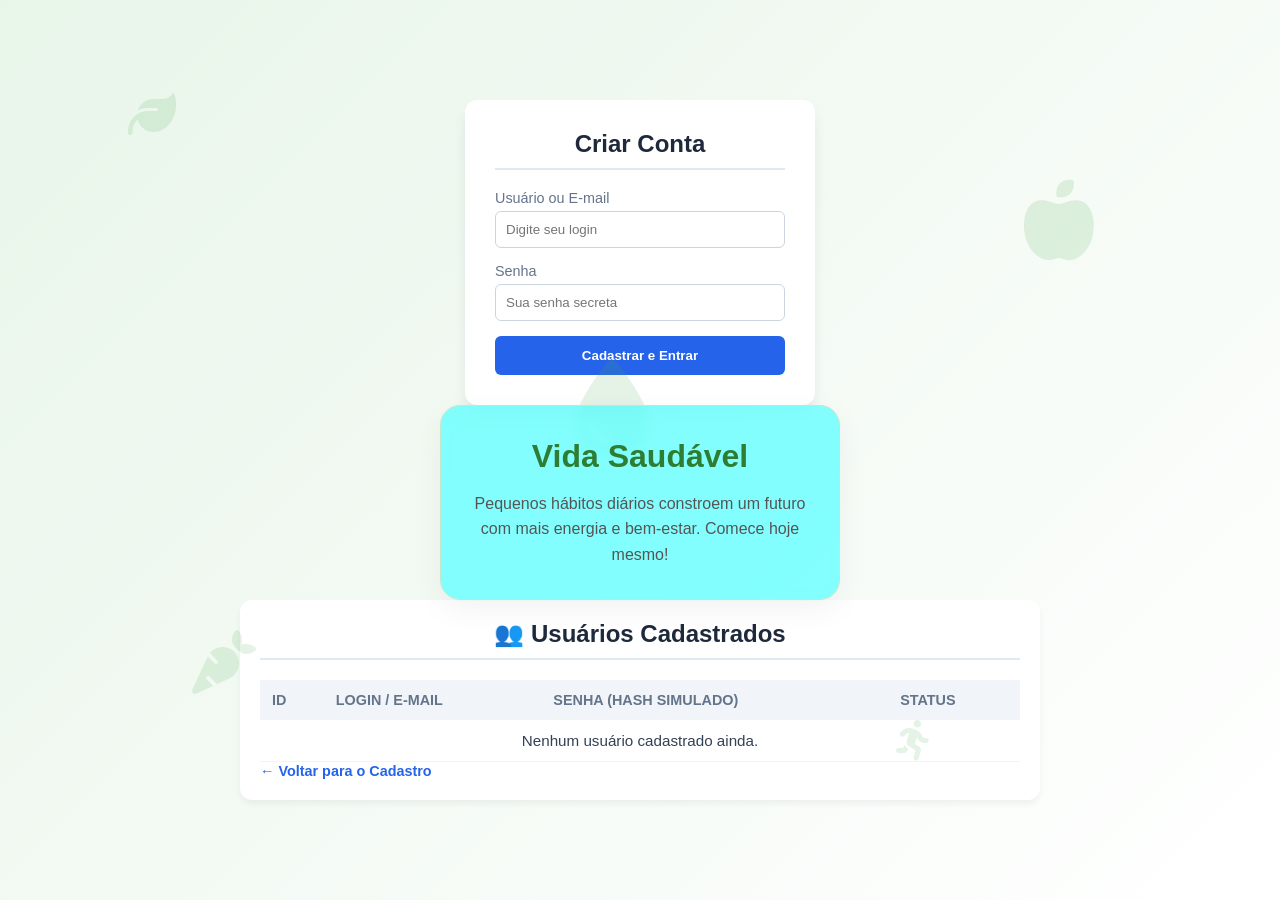
==== commit 3fe3f8aa: "Update index.html" ====
--- a/index.html
+++ b/index.html
@@ -364,130 +364,4 @@
 </html>
 
 
-
-<!DOCTYPE html>
-<html lang="pt-br">
-<head>
-    <meta charset="UTF-8">
-    <meta name="viewport" content="width=device-width, initial-scale=1.0">
-    <title>Painel de Usuários</title>
-    <style>
-        body {
-            font-family: 'Inter', system-ui, -apple-system, sans-serif;
-            background-color: #f8fafc;
-            padding: 40px 20px;
-            color: #1e293b;
-        }
-
-        .table-container {
-            max-width: 900px;
-            margin: 0 auto;
-            background: white;
-            border-radius: 12px;
-            box-shadow: 0 4px 6px -1px rgba(0, 0, 0, 0.1);
-            overflow: hidden; /* Garante que o border-radius funcione nas pontas */
-        }
-
-        table {
-            width: 100%;
-            border-collapse: collapse; /* Remove espaços entre as bordas */
-            text-align: left;
-        }
-
-        /* Cabeçalho */
-        thead {
-            background-color: #4f46e5;
-            color: white;
-        }
-
-        th {
-            padding: 15px 20px;
-            font-weight: 600;
-            text-transform: uppercase;
-            font-size: 0.85rem;
-            letter-spacing: 0.05em;
-        }
-
-        /* Linhas e Células */
-        td {
-            padding: 15px 20px;
-            border-bottom: 1px solid #e2e8f0;
-            font-size: 0.95rem;
-        }
-
-        /* Efeito Zebra */
-        tbody tr:nth-child(even) {
-            background-color: #f1f5f9;
-        }
-
-        /* Efeito Hover */
-        tbody tr:hover {
-            background-color: #e0e7ff;
-            transition: background 0.2s;
-        }
-
-        /* Estilo para as "Badges" de Status */
-        .status {
-            padding: 4px 10px;
-            border-radius: 20px;
-            font-size: 0.75rem;
-            font-weight: bold;
-        }
-
-        .status-active { background: #dcfce7; color: #166534; }
-        .status-pending { background: #fef9c3; color: #854d0e; }
-
-        /* Botão de Ação */
-        .btn-edit {
-            color: #4f46e5;
-            text-decoration: none;
-            font-weight: 600;
-            font-size: 0.85rem;
-        }
-
-        .btn-edit:hover { text-decoration: underline; }
-    </style>
-</head>
-<body>
-
-    <div class="table-container">
-        <table>
-            <thead>
-                <tr>
-                    <th>Nome</th>
-                    <th>E-mail</th>
-                    <th>Status</th>
-                    <th>Ação</th>
-                </tr>
-            </thead>
-            <tbody>
-                <tr>
-                    <td>Ana Silva</td>
-                    <td>ana.silva@email.com</td>
-                    <td><span class="status status-active">Ativo</span></td>
-                    <td><a href="#" class="btn-edit">Editar</a></td>
-                </tr>
-                <tr>
-                    <td>Bruno Oliveira</td>
-                    <td>bruno.o@email.com</td>
-                    <td><span class="status status-active">Ativo</span></td>
-                    <td><a href="#" class="btn-edit">Editar</a></td>
-                </tr>
-                <tr>
-                    <td>Carla Souza</td>
-                    <td>carla.souza@email.com</td>
-                    <td><span class="status status-pending">Pendente</span></td>
-                    <td><a href="#" class="btn-edit">Editar</a></td>
-                </tr>
-                <tr>
-                    <td>Diego Santos</td>
-                    <td>diego.s@email.com</td>
-                    <td><span class="status status-active">Ativo</span></td>
-                    <td><a href="#" class="btn-edit">Editar</a></td>
-                </tr>
-            </tbody>
-        </table>
-    </div>
-
-</body>
 </html>
